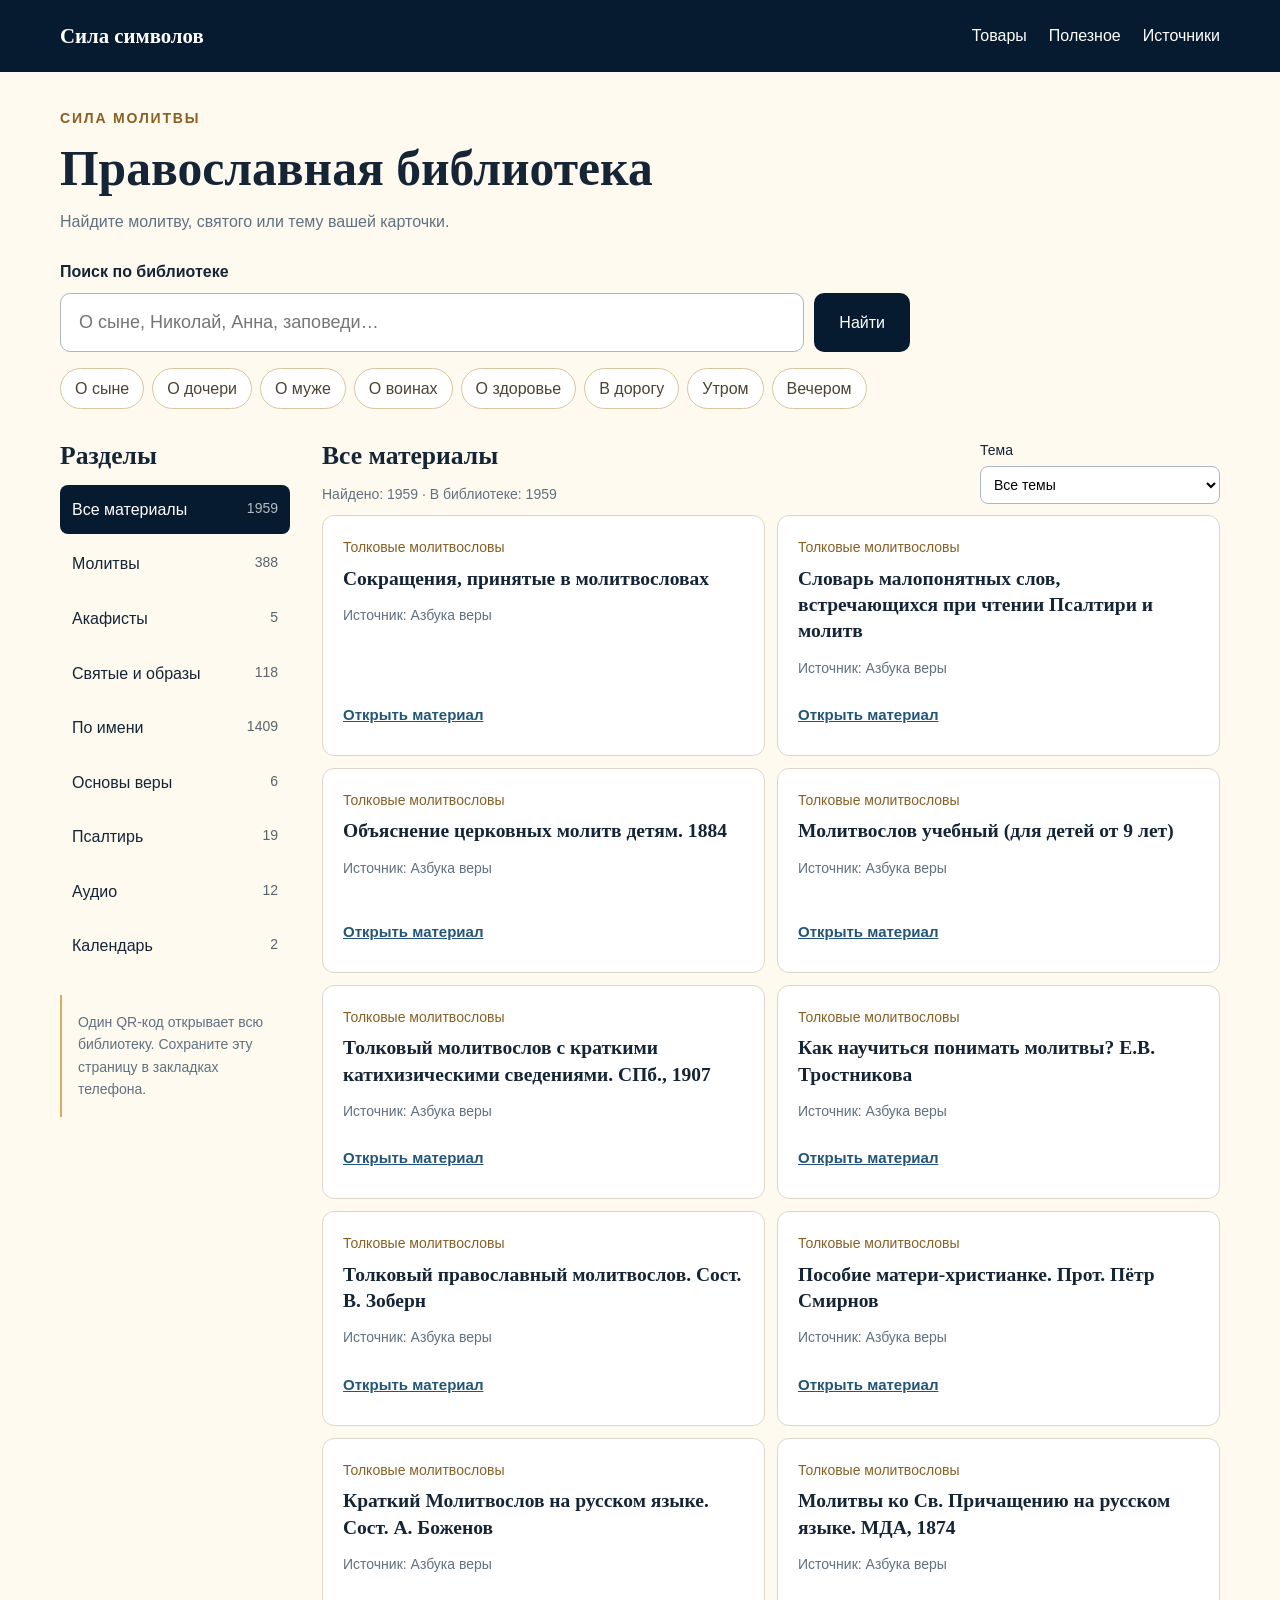
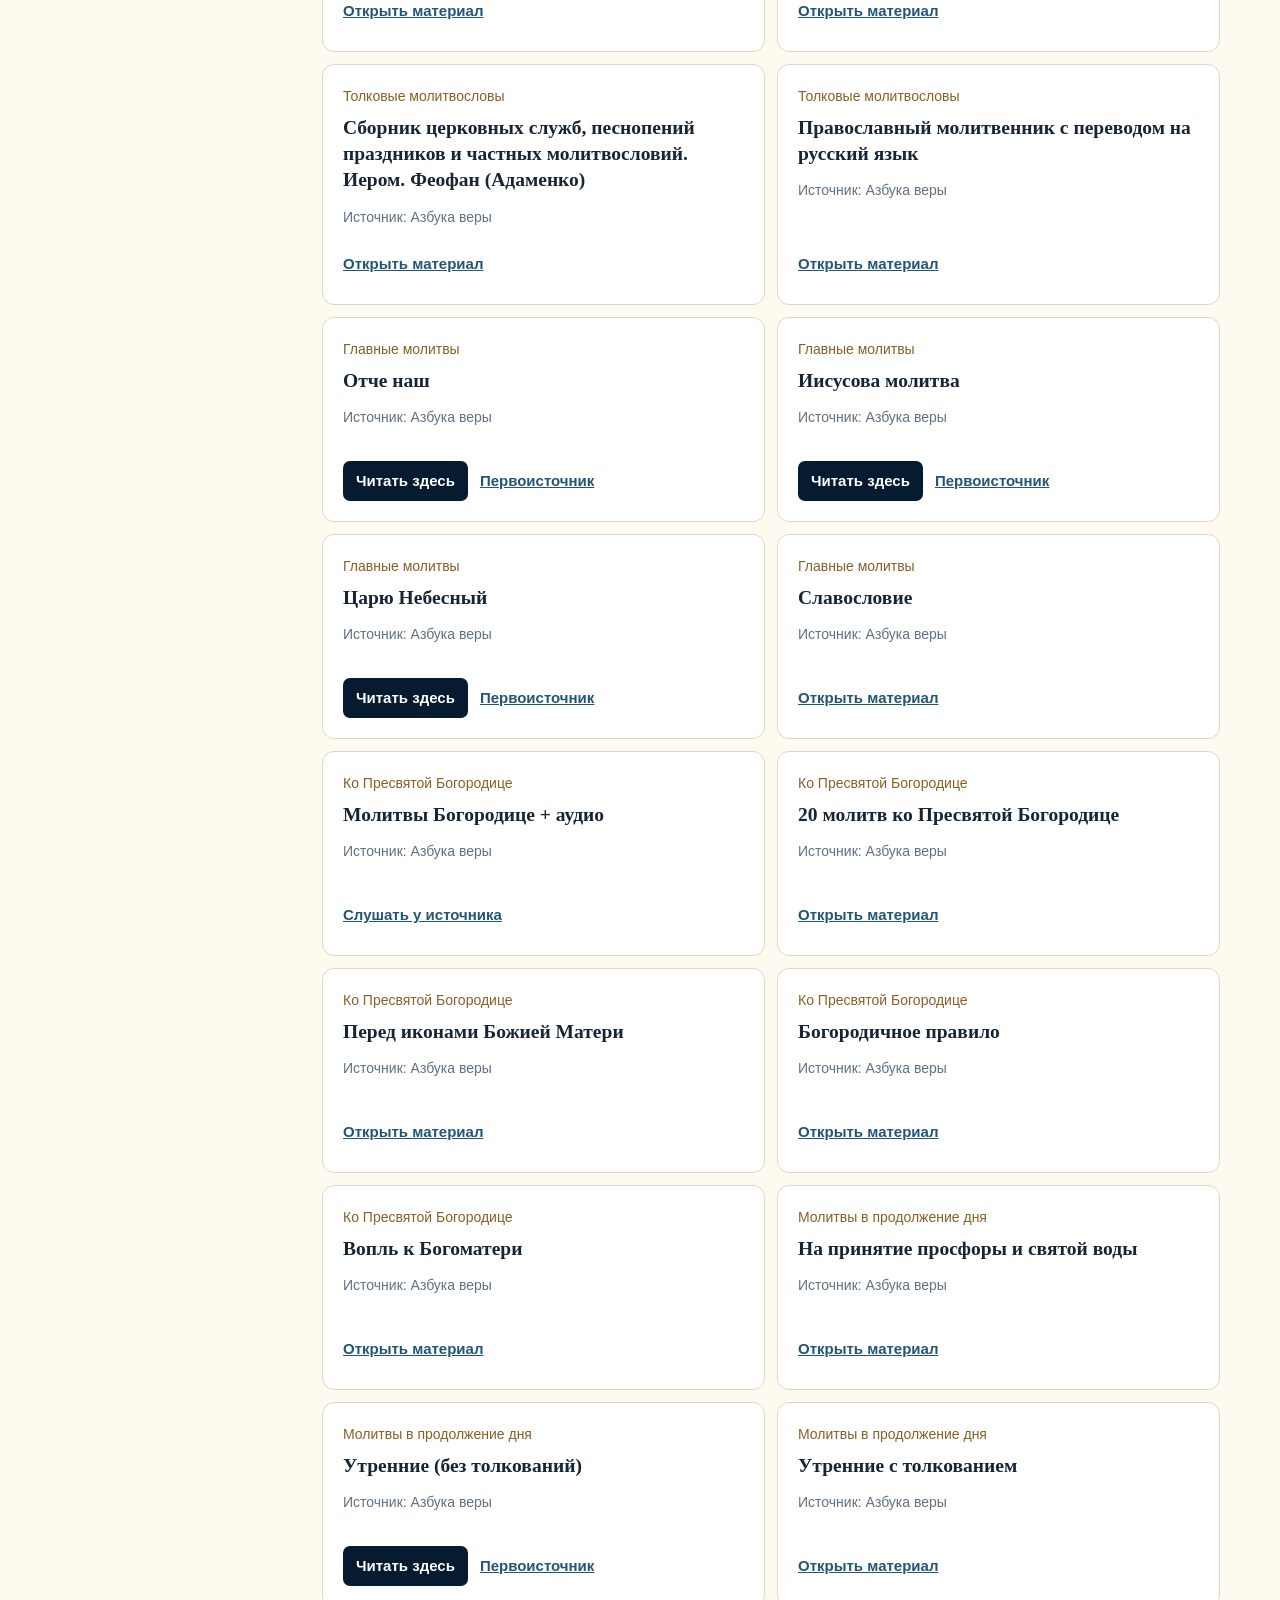
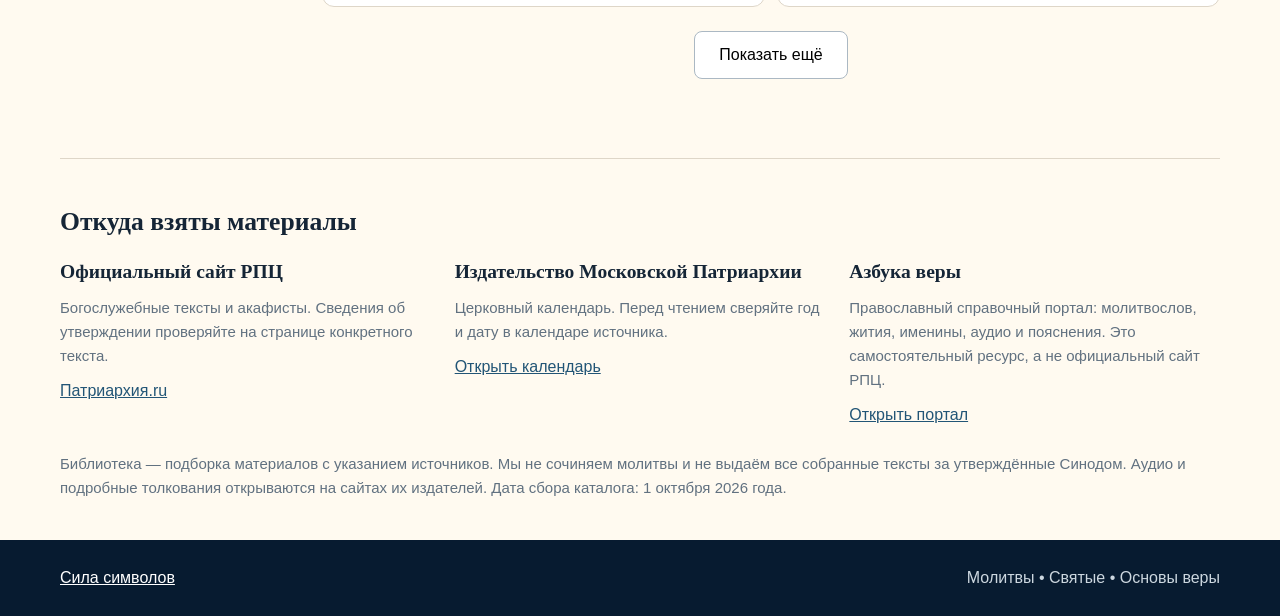
==== biblioteka/index.html @ 7e0e546d "Add files via upload" ====
<!doctype html>
<html lang="ru"><head><meta charset="utf-8"><meta name="viewport" content="width=device-width,initial-scale=1"><title>Православная библиотека — Сила молитвы</title><meta name="description" content="Молитвы, акафисты, святые по имени, основы православной веры, аудио и календарь. Ссылки на источники каждого материала."><meta name="theme-color" content="#071b30"><link rel="stylesheet" href="/library.css"><script defer src="/library.js"></script></head>
<body><a class="skip" href="#main">К содержимому</a><header><div class="shell top"><a class="brand" href="/">Сила символов</a><nav aria-label="Основная навигация"><a href="/index.html#products">Товары</a><a href="/knowledge.html">Полезное</a><a href="#sources">Источники</a></nav></div></header>
<main id="main" class="shell"><div class="intro"><p class="eyebrow">Сила молитвы</p><h1>Православная библиотека</h1><p>Найдите молитву, святого или тему вашей карточки.</p></div>
<form id="search-form" role="search"><label for="search">Поиск по библиотеке</label><div class="search-row"><input type="search" id="search" placeholder="О сыне, Николай, Анна, заповеди…" autocomplete="off"><button type="submit">Найти</button></div></form>
<div class="topics" aria-label="Популярные темы"><button data-query="о сыне">О сыне</button><button data-query="о дочери">О дочери</button><button data-query="о муже">О муже</button><button data-query="воин">О воинах</button><button data-query="болящ">О здоровье</button><button data-query="водител">В дорогу</button><button data-query="утрен">Утром</button><button data-query="сон грядущ">Вечером</button></div>
<div class="workspace"><aside><h2>Разделы</h2><nav id="categories" aria-label="Разделы библиотеки"></nav><div class="aside-note">Один QR-код открывает всю библиотеку. Сохраните эту страницу в закладках телефона.</div></aside><section class="catalog" aria-labelledby="results-title"><div class="result-head"><div><h2 id="results-title">Все материалы</h2><p id="count" aria-live="polite">Загружаем библиотеку…</p></div><label class="select-label">Тема<select id="section"><option value="">Все темы</option></select></label></div><p id="name-note" hidden>Одно имя могут носить несколько святых. Откройте список и выберите святого, изображённого на вашей карточке. Имя само по себе не определяет небесного покровителя.</p><div id="results"></div><button id="more" hidden>Показать ещё</button><p id="error" hidden>Не удалось загрузить библиотеку. <button id="retry">Повторить</button></p></section></div>
<section id="sources" class="sources"><h2>Откуда взяты материалы</h2><div class="source-grid"><article><h3>Официальный сайт РПЦ</h3><p>Богослужебные тексты и акафисты. Сведения об утверждении проверяйте на странице конкретного текста.</p><a href="https://patriarchia.ru/documents/holy-texts" target="_blank" rel="noopener">Патриархия.ru</a></article><article><h3>Издательство Московской Патриархии</h3><p>Церковный календарь. Перед чтением сверяйте год и дату в календаре источника.</p><a href="https://calendar.rop.ru/" target="_blank" rel="noopener">Открыть календарь</a></article><article><h3>Азбука веры</h3><p>Православный справочный портал: молитвослов, жития, именины, аудио и пояснения. Это самостоятельный ресурс, а не официальный сайт РПЦ.</p><a href="https://azbyka.ru/" target="_blank" rel="noopener">Открыть портал</a></article></div><p class="policy">Библиотека — подборка материалов с указанием источников. Мы не сочиняем молитвы и не выдаём все собранные тексты за утверждённые Синодом. Аудио и подробные толкования открываются на сайтах их издателей. Дата сбора каталога: 1 октября 2026 года.</p></section>
</main><footer><div class="shell"><a href="/">Сила символов</a><span>Молитвы • Святые • Основы веры</span></div></footer>
<dialog id="reader"><div class="reader-top"><span>Чтение молитвы</span><button id="close" aria-label="Закрыть">Закрыть</button></div><h2 id="reader-title"></h2><div class="reader-tools"><button id="smaller" aria-label="Уменьшить шрифт">А−</button><button id="larger" aria-label="Увеличить шрифт">А+</button><button id="copy">Скопировать текст</button></div><div id="reader-text"></div><p id="reader-source"></p><p class="reader-note">Традиционный текст. Для пояснений и других вариантов откройте источник.</p></dialog></body></html>
---- library.css ----
:root{--navy:#071b30;--gold:#d8ad5b;--ink:#152536;--muted:#617180}*{box-sizing:border-box}body{margin:0;font:16px/1.6 Arial,sans-serif;color:var(--ink);background:#fffaf0}a{color:#225576}button,input,select{font:inherit}button,a,input,select{touch-action:manipulation}button{cursor:pointer}a:focus-visible,button:focus-visible,input:focus-visible,select:focus-visible{outline:3px solid #bb872c;outline-offset:3px}.shell{width:min(1160px,calc(100% - 36px));margin:auto}header{background:var(--navy);color:#fff}.top{display:flex;align-items:center;justify-content:space-between;gap:20px;min-height:72px}.brand{font:700 1.3rem Georgia,serif;color:#fff;text-decoration:none}.top nav{display:flex;gap:22px}.top nav a{color:#fff;text-decoration:none}.intro{padding:35px 0 15px}.eyebrow{text-transform:uppercase;letter-spacing:.13em;color:#896022;font-size:.875rem;font-weight:bold;margin:0}h1{font:700 clamp(2rem,5vw,3.1rem)/1.2 Georgia,serif;margin:10px 0}h2{font:700 1.6rem/1.3 Georgia,serif}h3{font:700 1.22rem/1.35 Georgia,serif}p{margin:10px 0}.intro>p:last-child{color:var(--muted)}#search-form{max-width:850px}#search-form label{display:block;font-weight:bold;margin-bottom:8px}.search-row{display:flex;gap:10px}.search-row input{min-width:0;flex:1;padding:14px 18px;border:1px solid #abb8c3;background:white;border-radius:10px;font-size:1.125rem}.search-row button{padding:12px 25px;background:var(--navy);color:white;border:0;border-radius:10px}.topics{display:flex;flex-wrap:wrap;gap:8px;margin:16px 0 30px}.topics button{border:1px solid #d8c59f;border-radius:30px;padding:7px 14px;background:#fff;color:#4c4435}.topics button:hover{background:#f2e4c9}.workspace{display:grid;grid-template-columns:230px minmax(0,1fr);gap:32px}aside h2{margin:0 0 12px}#categories{display:flex;flex-direction:column;gap:5px}#categories button{display:flex;justify-content:space-between;gap:8px;padding:12px;border:0;border-radius:8px;background:transparent;text-align:left;color:var(--ink)}#categories button.active{background:var(--navy);color:#fff}#categories button span{font-size:.875rem;opacity:.7}.aside-note{margin-top:24px;padding:16px;border-left:2px solid var(--gold);font-size:.875rem;color:var(--muted)}.result-head{display:flex;justify-content:space-between;gap:20px;align-items:start}.result-head h2{margin:0}.result-head p{color:var(--muted);font-size:.875rem}.select-label{max-width:240px;font-size:.875rem}select{display:block;width:100%;padding:9px;border:1px solid #abb8c3;background:white;border-radius:8px;margin-top:4px}#results{display:grid;grid-template-columns:repeat(2,minmax(0,1fr));gap:12px}.card{border:1px solid #ded6c8;background:white;border-radius:12px;padding:20px;display:flex;flex-direction:column;align-items:start;min-height:205px}.card h3{margin:7px 0 12px}.meta{font-size:.875rem;color:var(--muted)}.category{font-size:.875rem;color:#876026}.card .actions{margin-top:auto;display:flex;flex-wrap:wrap;gap:12px;padding-top:16px}.actions a,.actions button{font-weight:bold;font-size:.9375rem}.actions button{border:0;background:var(--navy);color:white;padding:8px 13px;border-radius:7px}.actions a{padding:8px 0}#more{display:block;margin:24px auto;padding:10px 24px;background:#fff;border:1px solid #abb8c3;border-radius:8px}[hidden]{display:none!important}#name-note{padding:16px;background:#eef3f7;border-radius:10px}.sources{margin:55px 0 40px;border-top:1px solid #ded6c8;padding-top:25px}.source-grid{display:grid;grid-template-columns:repeat(3,1fr);gap:24px}.source-grid h3{margin:0 0 8px}.source-grid p,.policy{color:var(--muted);font-size:.9375rem}.policy{margin-top:25px}footer{background:var(--navy);padding:25px 0;color:#ccd7df}footer .shell{display:flex;justify-content:space-between;gap:20px}footer a{color:#fff}dialog{border:0;border-radius:14px;width:min(760px,calc(100% - 24px));max-height:88vh;padding:26px;color:var(--ink)}dialog::backdrop{background:#071b30bb}.reader-top{display:flex;justify-content:space-between;gap:15px;color:var(--muted)}dialog button{padding:8px 12px;border:1px solid #b6c0c7;border-radius:7px;background:#fff}.reader-tools{display:flex;flex-wrap:wrap;gap:8px;margin:15px 0 22px}#reader-text{font:1.375rem/1.85 Georgia,serif;white-space:pre-wrap}.reader-note{font-size:.875rem;color:var(--muted)}.skip{position:absolute;top:-80px;background:white;padding:10px}.skip:focus{top:0}@media(max-width:760px){.top{align-items:start;padding:16px 0;flex-direction:column;gap:10px}.top nav{gap:18px;font-size:.9375rem}.workspace{grid-template-columns:1fr;gap:24px}#categories{flex-direction:row;flex-wrap:wrap}#categories button{padding:8px 11px;border:1px solid #ded6c8;font-size:.9375rem}.aside-note{display:none}aside h2{font-size:1.2rem}.result-head{flex-direction:column;gap:8px}.select-label{width:100%;max-width:none;margin-bottom:15px}#results{grid-template-columns:1fr}.card{min-height:170px}.source-grid{grid-template-columns:1fr}.search-row button{padding:12px 15px}.search-row input{padding:12px;font-size:1rem}footer .shell{flex-direction:column}dialog{padding:20px}}
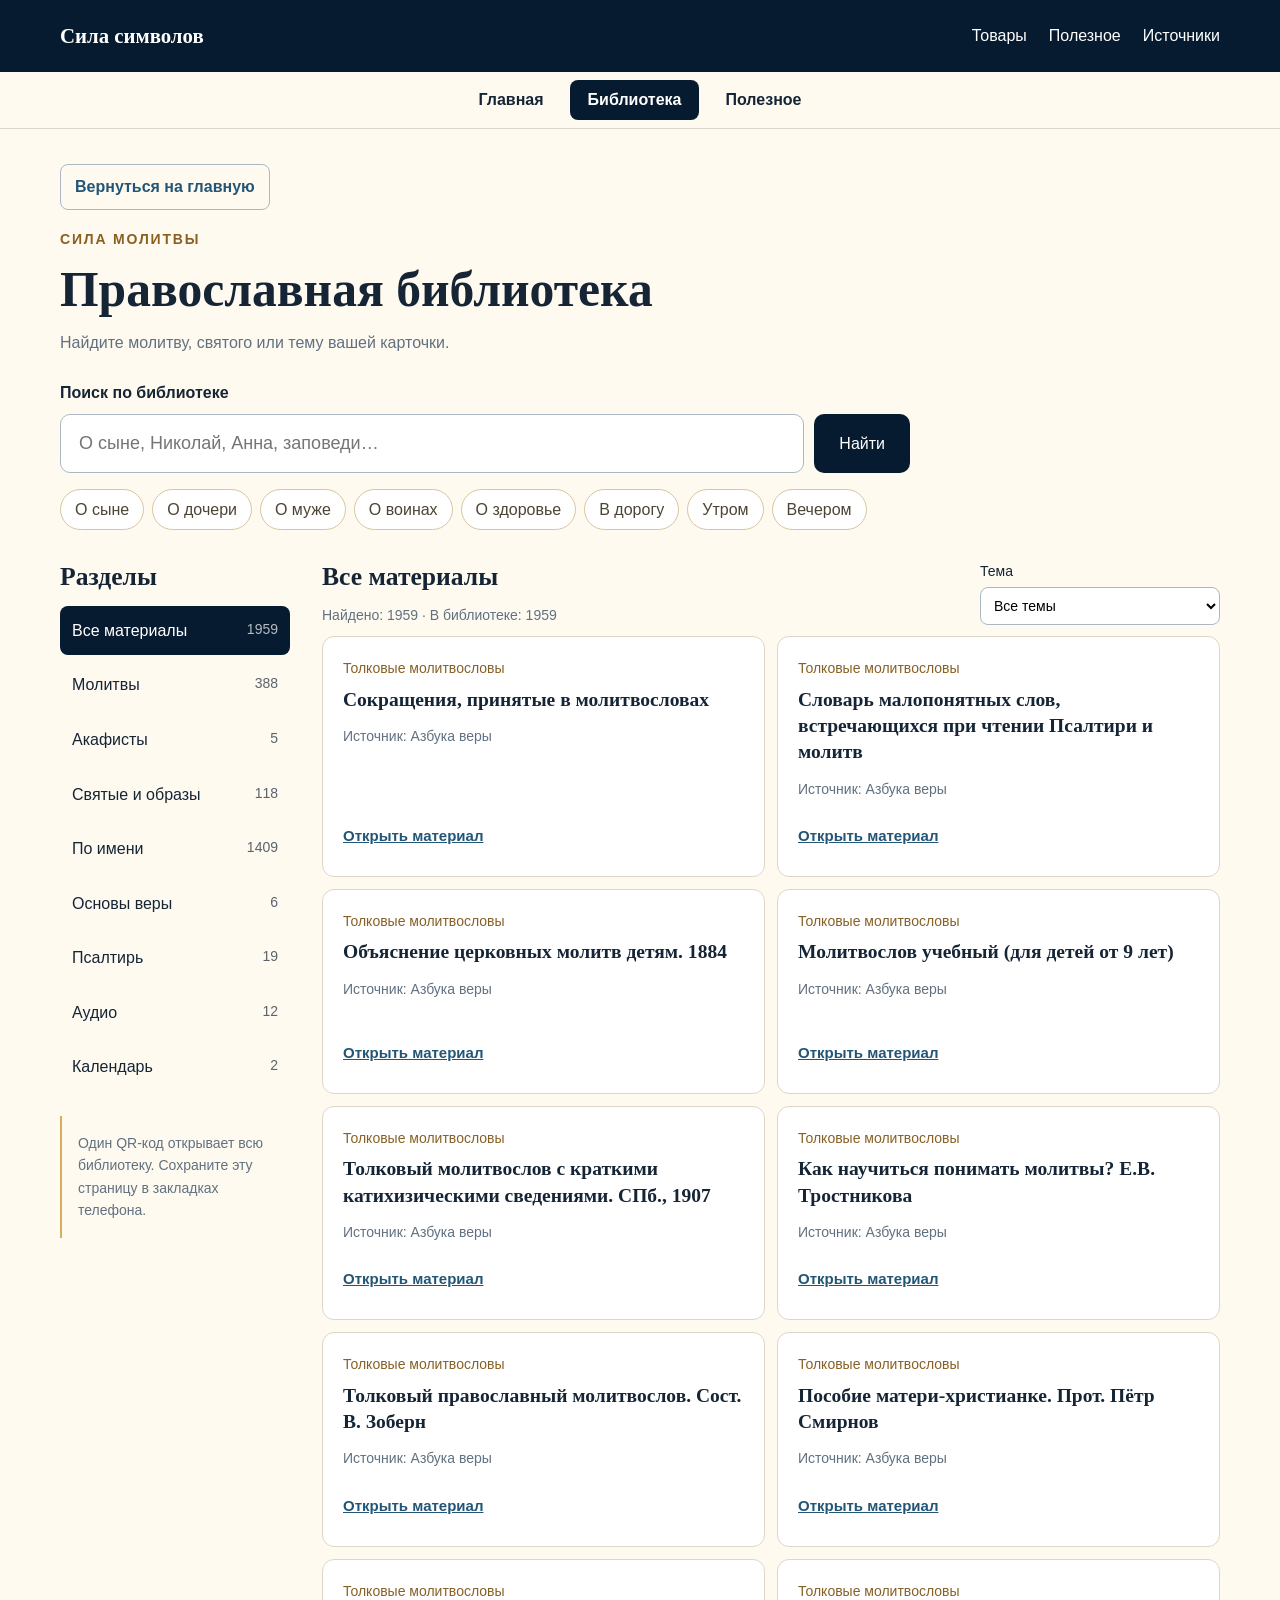
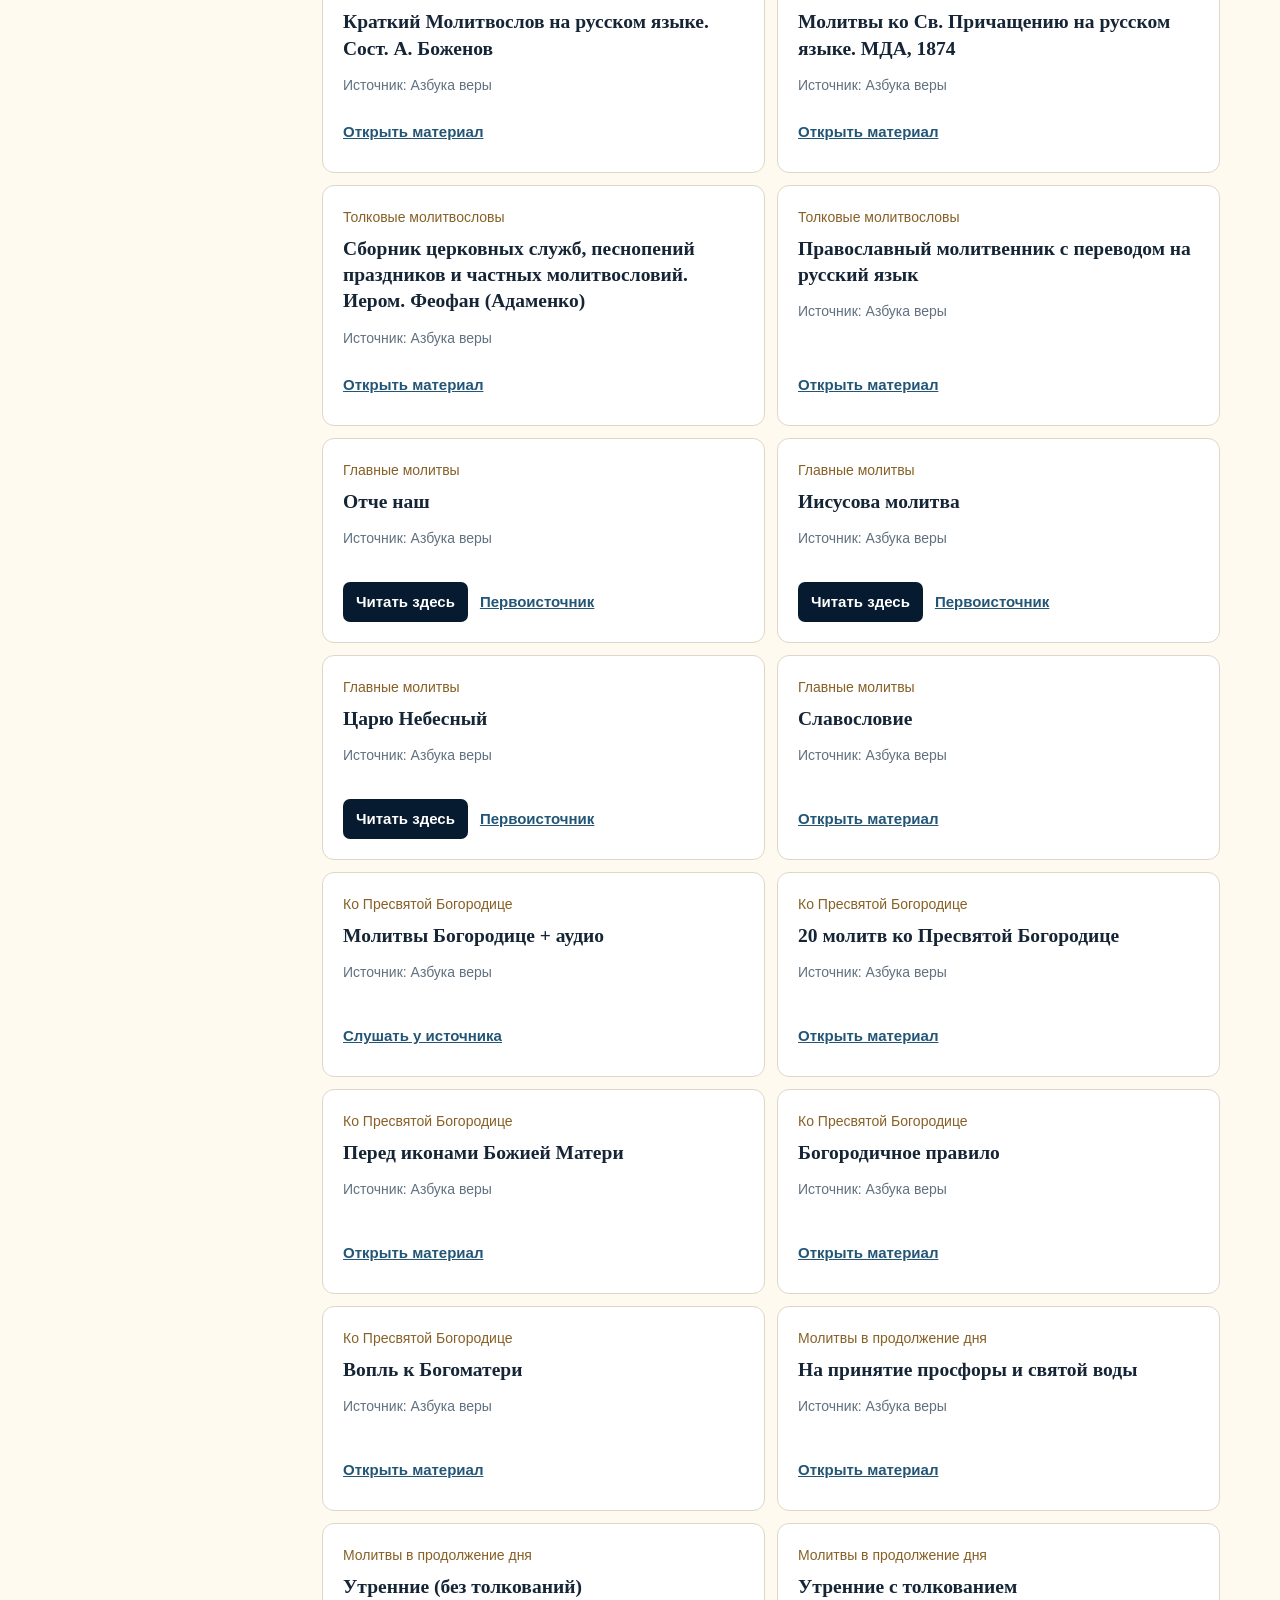
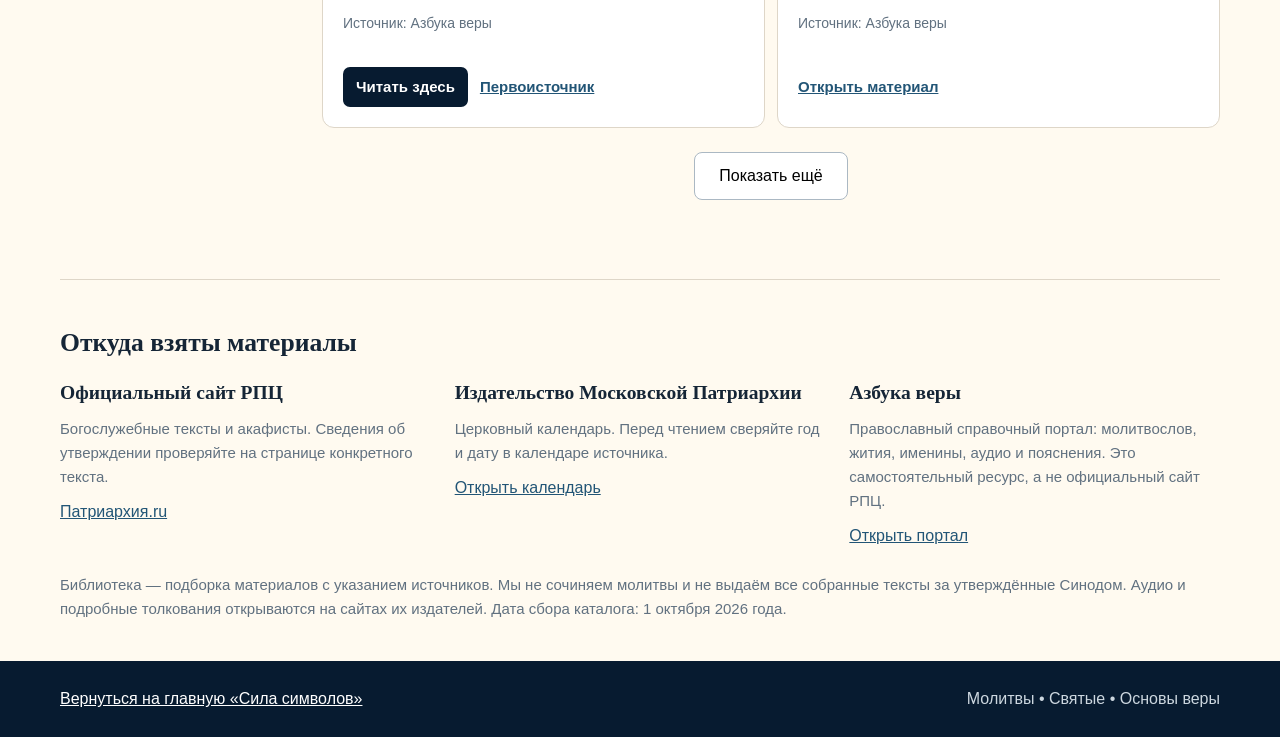
==== commit c52eb50e: "Add library navigation and return links" ====
--- a/biblioteka/index.html
+++ b/biblioteka/index.html
@@ -1,10 +1,10 @@
 <!doctype html>
 <html lang="ru"><head><meta charset="utf-8"><meta name="viewport" content="width=device-width,initial-scale=1"><title>Православная библиотека — Сила молитвы</title><meta name="description" content="Молитвы, акафисты, святые по имени, основы православной веры, аудио и календарь. Ссылки на источники каждого материала."><meta name="theme-color" content="#071b30"><link rel="stylesheet" href="/library.css"><script defer src="/library.js"></script></head>
-<body><a class="skip" href="#main">К содержимому</a><header><div class="shell top"><a class="brand" href="/">Сила символов</a><nav aria-label="Основная навигация"><a href="/index.html#products">Товары</a><a href="/knowledge.html">Полезное</a><a href="#sources">Источники</a></nav></div></header>
-<main id="main" class="shell"><div class="intro"><p class="eyebrow">Сила молитвы</p><h1>Православная библиотека</h1><p>Найдите молитву, святого или тему вашей карточки.</p></div>
+<body><a class="skip" href="#main">К содержимому</a><header><div class="shell top"><a class="brand" href="/">Сила символов</a><nav aria-label="Основная навигация"><a href="/index.html#products">Товары</a><a href="/knowledge.html">Полезное</a><a href="#sources">Источники</a></nav></div><div class="section-tabs-wrap"><nav class="section-tabs shell" aria-label="Разделы сайта"><a href="/">Главная</a><a href="/biblioteka/" aria-current="page">Библиотека</a><a href="/knowledge.html">Полезное</a></nav></div></header>
+<main id="main" class="shell"><div class="intro"><a class="return-link" href="/">Вернуться на главную</a><p class="eyebrow">Сила молитвы</p><h1>Православная библиотека</h1><p>Найдите молитву, святого или тему вашей карточки.</p></div>
 <form id="search-form" role="search"><label for="search">Поиск по библиотеке</label><div class="search-row"><input type="search" id="search" placeholder="О сыне, Николай, Анна, заповеди…" autocomplete="off"><button type="submit">Найти</button></div></form>
 <div class="topics" aria-label="Популярные темы"><button data-query="о сыне">О сыне</button><button data-query="о дочери">О дочери</button><button data-query="о муже">О муже</button><button data-query="воин">О воинах</button><button data-query="болящ">О здоровье</button><button data-query="водител">В дорогу</button><button data-query="утрен">Утром</button><button data-query="сон грядущ">Вечером</button></div>
 <div class="workspace"><aside><h2>Разделы</h2><nav id="categories" aria-label="Разделы библиотеки"></nav><div class="aside-note">Один QR-код открывает всю библиотеку. Сохраните эту страницу в закладках телефона.</div></aside><section class="catalog" aria-labelledby="results-title"><div class="result-head"><div><h2 id="results-title">Все материалы</h2><p id="count" aria-live="polite">Загружаем библиотеку…</p></div><label class="select-label">Тема<select id="section"><option value="">Все темы</option></select></label></div><p id="name-note" hidden>Одно имя могут носить несколько святых. Откройте список и выберите святого, изображённого на вашей карточке. Имя само по себе не определяет небесного покровителя.</p><div id="results"></div><button id="more" hidden>Показать ещё</button><p id="error" hidden>Не удалось загрузить библиотеку. <button id="retry">Повторить</button></p></section></div>
 <section id="sources" class="sources"><h2>Откуда взяты материалы</h2><div class="source-grid"><article><h3>Официальный сайт РПЦ</h3><p>Богослужебные тексты и акафисты. Сведения об утверждении проверяйте на странице конкретного текста.</p><a href="https://patriarchia.ru/documents/holy-texts" target="_blank" rel="noopener">Патриархия.ru</a></article><article><h3>Издательство Московской Патриархии</h3><p>Церковный календарь. Перед чтением сверяйте год и дату в календаре источника.</p><a href="https://calendar.rop.ru/" target="_blank" rel="noopener">Открыть календарь</a></article><article><h3>Азбука веры</h3><p>Православный справочный портал: молитвослов, жития, именины, аудио и пояснения. Это самостоятельный ресурс, а не официальный сайт РПЦ.</p><a href="https://azbyka.ru/" target="_blank" rel="noopener">Открыть портал</a></article></div><p class="policy">Библиотека — подборка материалов с указанием источников. Мы не сочиняем молитвы и не выдаём все собранные тексты за утверждённые Синодом. Аудио и подробные толкования открываются на сайтах их издателей. Дата сбора каталога: 1 октября 2026 года.</p></section>
-</main><footer><div class="shell"><a href="/">Сила символов</a><span>Молитвы • Святые • Основы веры</span></div></footer>
+</main><footer><div class="shell"><a href="/">Вернуться на главную «Сила символов»</a><span>Молитвы • Святые • Основы веры</span></div></footer>
 <dialog id="reader"><div class="reader-top"><span>Чтение молитвы</span><button id="close" aria-label="Закрыть">Закрыть</button></div><h2 id="reader-title"></h2><div class="reader-tools"><button id="smaller" aria-label="Уменьшить шрифт">А−</button><button id="larger" aria-label="Увеличить шрифт">А+</button><button id="copy">Скопировать текст</button></div><div id="reader-text"></div><p id="reader-source"></p><p class="reader-note">Традиционный текст. Для пояснений и других вариантов откройте источник.</p></dialog></body></html>
--- a/library.css
+++ b/library.css
@@ -1 +1,4 @@
 :root{--navy:#071b30;--gold:#d8ad5b;--ink:#152536;--muted:#617180}*{box-sizing:border-box}body{margin:0;font:16px/1.6 Arial,sans-serif;color:var(--ink);background:#fffaf0}a{color:#225576}button,input,select{font:inherit}button,a,input,select{touch-action:manipulation}button{cursor:pointer}a:focus-visible,button:focus-visible,input:focus-visible,select:focus-visible{outline:3px solid #bb872c;outline-offset:3px}.shell{width:min(1160px,calc(100% - 36px));margin:auto}header{background:var(--navy);color:#fff}.top{display:flex;align-items:center;justify-content:space-between;gap:20px;min-height:72px}.brand{font:700 1.3rem Georgia,serif;color:#fff;text-decoration:none}.top nav{display:flex;gap:22px}.top nav a{color:#fff;text-decoration:none}.intro{padding:35px 0 15px}.eyebrow{text-transform:uppercase;letter-spacing:.13em;color:#896022;font-size:.875rem;font-weight:bold;margin:0}h1{font:700 clamp(2rem,5vw,3.1rem)/1.2 Georgia,serif;margin:10px 0}h2{font:700 1.6rem/1.3 Georgia,serif}h3{font:700 1.22rem/1.35 Georgia,serif}p{margin:10px 0}.intro>p:last-child{color:var(--muted)}#search-form{max-width:850px}#search-form label{display:block;font-weight:bold;margin-bottom:8px}.search-row{display:flex;gap:10px}.search-row input{min-width:0;flex:1;padding:14px 18px;border:1px solid #abb8c3;background:white;border-radius:10px;font-size:1.125rem}.search-row button{padding:12px 25px;background:var(--navy);color:white;border:0;border-radius:10px}.topics{display:flex;flex-wrap:wrap;gap:8px;margin:16px 0 30px}.topics button{border:1px solid #d8c59f;border-radius:30px;padding:7px 14px;background:#fff;color:#4c4435}.topics button:hover{background:#f2e4c9}.workspace{display:grid;grid-template-columns:230px minmax(0,1fr);gap:32px}aside h2{margin:0 0 12px}#categories{display:flex;flex-direction:column;gap:5px}#categories button{display:flex;justify-content:space-between;gap:8px;padding:12px;border:0;border-radius:8px;background:transparent;text-align:left;color:var(--ink)}#categories button.active{background:var(--navy);color:#fff}#categories button span{font-size:.875rem;opacity:.7}.aside-note{margin-top:24px;padding:16px;border-left:2px solid var(--gold);font-size:.875rem;color:var(--muted)}.result-head{display:flex;justify-content:space-between;gap:20px;align-items:start}.result-head h2{margin:0}.result-head p{color:var(--muted);font-size:.875rem}.select-label{max-width:240px;font-size:.875rem}select{display:block;width:100%;padding:9px;border:1px solid #abb8c3;background:white;border-radius:8px;margin-top:4px}#results{display:grid;grid-template-columns:repeat(2,minmax(0,1fr));gap:12px}.card{border:1px solid #ded6c8;background:white;border-radius:12px;padding:20px;display:flex;flex-direction:column;align-items:start;min-height:205px}.card h3{margin:7px 0 12px}.meta{font-size:.875rem;color:var(--muted)}.category{font-size:.875rem;color:#876026}.card .actions{margin-top:auto;display:flex;flex-wrap:wrap;gap:12px;padding-top:16px}.actions a,.actions button{font-weight:bold;font-size:.9375rem}.actions button{border:0;background:var(--navy);color:white;padding:8px 13px;border-radius:7px}.actions a{padding:8px 0}#more{display:block;margin:24px auto;padding:10px 24px;background:#fff;border:1px solid #abb8c3;border-radius:8px}[hidden]{display:none!important}#name-note{padding:16px;background:#eef3f7;border-radius:10px}.sources{margin:55px 0 40px;border-top:1px solid #ded6c8;padding-top:25px}.source-grid{display:grid;grid-template-columns:repeat(3,1fr);gap:24px}.source-grid h3{margin:0 0 8px}.source-grid p,.policy{color:var(--muted);font-size:.9375rem}.policy{margin-top:25px}footer{background:var(--navy);padding:25px 0;color:#ccd7df}footer .shell{display:flex;justify-content:space-between;gap:20px}footer a{color:#fff}dialog{border:0;border-radius:14px;width:min(760px,calc(100% - 24px));max-height:88vh;padding:26px;color:var(--ink)}dialog::backdrop{background:#071b30bb}.reader-top{display:flex;justify-content:space-between;gap:15px;color:var(--muted)}dialog button{padding:8px 12px;border:1px solid #b6c0c7;border-radius:7px;background:#fff}.reader-tools{display:flex;flex-wrap:wrap;gap:8px;margin:15px 0 22px}#reader-text{font:1.375rem/1.85 Georgia,serif;white-space:pre-wrap}.reader-note{font-size:.875rem;color:var(--muted)}.skip{position:absolute;top:-80px;background:white;padding:10px}.skip:focus{top:0}@media(max-width:760px){.top{align-items:start;padding:16px 0;flex-direction:column;gap:10px}.top nav{gap:18px;font-size:.9375rem}.workspace{grid-template-columns:1fr;gap:24px}#categories{flex-direction:row;flex-wrap:wrap}#categories button{padding:8px 11px;border:1px solid #ded6c8;font-size:.9375rem}.aside-note{display:none}aside h2{font-size:1.2rem}.result-head{flex-direction:column;gap:8px}.select-label{width:100%;max-width:none;margin-bottom:15px}#results{grid-template-columns:1fr}.card{min-height:170px}.source-grid{grid-template-columns:1fr}.search-row button{padding:12px 15px}.search-row input{padding:12px;font-size:1rem}footer .shell{flex-direction:column}dialog{padding:20px}}
+
+.section-tabs-wrap{background:#fffaf0;border-bottom:1px solid #ded6c8}.section-tabs{display:flex!important;justify-content:center;gap:8px;padding-top:8px;padding-bottom:8px}.section-tabs a{display:block;padding:9px 18px;color:#152536!important;text-decoration:none;font:700 16px/1.4 Arial,sans-serif;border-radius:8px}.section-tabs a:hover{background:#f2e4c9}.section-tabs a[aria-current="page"]{background:#071b30;color:white!important}.section-tabs a:focus-visible{outline:3px solid #bb872c;outline-offset:2px}@media(max-width:480px){.section-tabs{gap:4px}.section-tabs a{padding:9px 12px;font-size:14px}}
+.return-link{display:inline-flex;padding:9px 14px;border:1px solid #abb8c3;border-radius:8px;text-decoration:none;font-weight:700;margin-bottom:18px}.return-link:hover{background:#f2e4c9}
